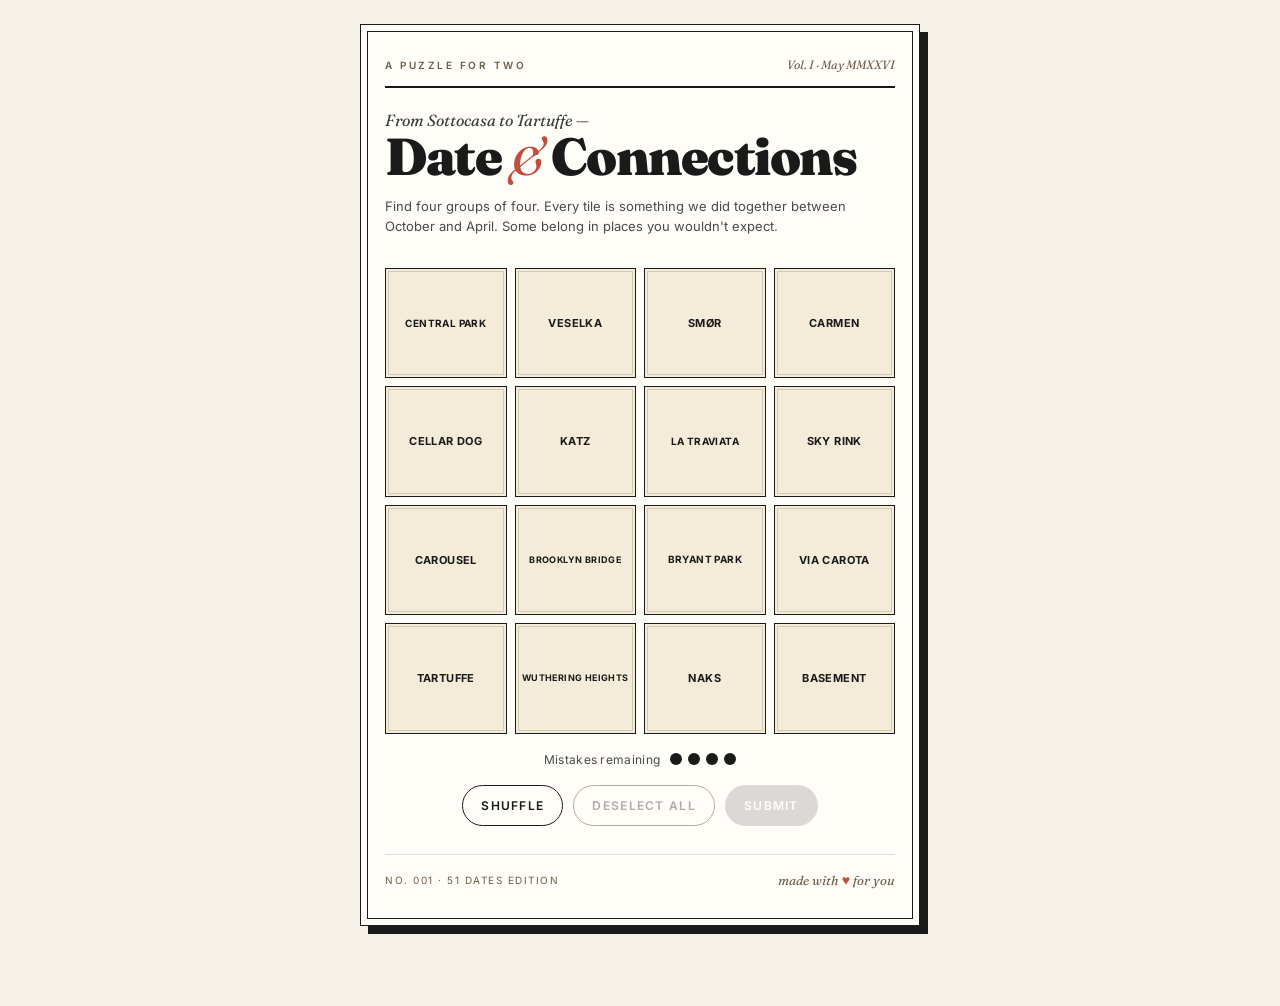
==== connections-game.html @ bbc3ce11 "Add Date Connections puzzle HTML page Add a new standalone connections-game.html that implements a "" ====
<!DOCTYPE html>
<html lang="en">
<head>
<meta charset="UTF-8">
<meta name="viewport" content="width=device-width, initial-scale=1, maximum-scale=1, user-scalable=no">
<title>Date Connections · For Christian</title>
<link rel="preconnect" href="https://fonts.googleapis.com">
<link rel="preconnect" href="https://fonts.gstatic.com" crossorigin>
<link href="https://fonts.googleapis.com/css2?family=Fraunces:ital,opsz,wght@0,9..144,400;0,9..144,700;0,9..144,900;1,9..144,400&family=Inter:wght@400;500;600;700;800&display=swap" rel="stylesheet">
<style>
  *, *::before, *::after { box-sizing: border-box; margin: 0; padding: 0; -webkit-tap-highlight-color: transparent; }

  :root {
    --bg: #f5f0e8;
    --paper: #fffdf8;
    --ink: #1a1a1a;
    --muted: #6b5d4a;
    --accent: #c14d3c;
    --tile: #f4ecd8;
    --tile-selected: #5a5040;
    --tile-selected-text: #fffdf8;
    --yellow: #e6c84a;
    --green: #7ba85c;
    --blue: #6c8ec4;
    --purple: #a87cb8;
  }

  html, body {
    background: var(--bg);
    color: var(--ink);
    font-family: 'Inter', sans-serif;
    min-height: 100vh;
    overflow-x: hidden;
  }

  body {
    display: flex;
    justify-content: center;
    padding: 24px 16px 80px;
  }

  .app {
    width: 100%;
    max-width: 560px;
    background: var(--paper);
    border: 1px solid var(--ink);
    box-shadow: 8px 8px 0 var(--ink);
    padding: 32px 24px 36px;
    position: relative;
  }

  .app::before {
    content: "";
    position: absolute;
    inset: 6px;
    border: 1px solid var(--ink);
    pointer-events: none;
  }

  .header {
    display: flex;
    justify-content: space-between;
    align-items: baseline;
    border-bottom: 2px solid var(--ink);
    padding-bottom: 14px;
    margin-bottom: 22px;
  }

  .eyebrow {
    font-size: 10px;
    font-weight: 600;
    letter-spacing: 2.5px;
    text-transform: uppercase;
    color: var(--muted);
  }

  .date-stamp {
    font-family: 'Fraunces', serif;
    font-style: italic;
    font-size: 12px;
    color: var(--muted);
  }

  .subtitle {
    font-family: 'Fraunces', serif;
    font-style: italic;
    font-size: 16px;
    color: #3a3a3a;
    margin-bottom: 4px;
  }

  h1 {
    font-family: 'Fraunces', serif;
    font-weight: 900;
    font-size: 52px;
    line-height: 0.88;
    letter-spacing: -1.5px;
    margin: 4px 0 16px;
  }

  h1 .amp {
    font-style: italic;
    font-weight: 400;
    color: var(--accent);
  }

  .instructions {
    font-size: 13px;
    line-height: 1.55;
    color: #4a4a4a;
    margin-bottom: 22px;
  }

  .solved {
    margin-bottom: 10px;
    display: flex;
    flex-direction: column;
    gap: 8px;
  }

  .solved-row {
    border-radius: 6px;
    padding: 14px 16px;
    text-align: center;
    border: 1.5px solid var(--ink);
    animation: revealRow 0.5s ease-out;
  }

  .solved-row.yellow { background: #fdf0a8; }
  .solved-row.green  { background: #c7e1a3; }
  .solved-row.blue   { background: #b9cde8; }
  .solved-row.purple { background: #d9bce2; }

  .solved-title {
    font-family: 'Fraunces', serif;
    font-weight: 700;
    font-size: 16px;
    letter-spacing: 0.3px;
  }

  .solved-items {
    font-family: 'Inter', sans-serif;
    font-size: 11.5px;
    font-weight: 600;
    letter-spacing: 1.2px;
    text-transform: uppercase;
    margin-top: 4px;
    color: #2a2a2a;
  }

  @keyframes revealRow {
    from { opacity: 0; transform: translateY(-6px); }
    to { opacity: 1; transform: translateY(0); }
  }

  .grid {
    display: grid;
    grid-template-columns: repeat(4, 1fr);
    gap: 8px;
    margin-bottom: 18px;
  }

  .tile {
    aspect-ratio: 1.1 / 1;
    background: var(--tile);
    border: 1.5px solid var(--ink);
    display: flex;
    align-items: center;
    justify-content: center;
    text-align: center;
    padding: 4px;
    font-weight: 700;
    font-size: 11px;
    letter-spacing: 0.4px;
    color: var(--ink);
    line-height: 1.15;
    text-transform: uppercase;
    cursor: pointer;
    user-select: none;
    position: relative;
    transition: background 0.15s, color 0.15s, transform 0.12s;
    word-break: break-word;
    hyphens: auto;
  }

  .tile::after {
    content: "";
    position: absolute;
    inset: 2px;
    border: 1px solid rgba(0,0,0,0.15);
    pointer-events: none;
  }

  .tile:hover { transform: translateY(-1px); }
  .tile:active { transform: scale(0.96); }

  .tile.selected {
    background: var(--tile-selected);
    color: var(--tile-selected-text);
  }
  .tile.selected::after { border-color: rgba(255,255,255,0.2); }

  .tile.shake { animation: shake 0.45s; }
  @keyframes shake {
    0%, 100% { transform: translateX(0); }
    20% { transform: translateX(-6px); }
    40% { transform: translateX(6px); }
    60% { transform: translateX(-4px); }
    80% { transform: translateX(4px); }
  }

  .tile.bounce { animation: bounce 0.4s; }
  @keyframes bounce {
    0%, 100% { transform: translateY(0); }
    50% { transform: translateY(-8px); }
  }

  /* Tile font-size adjustments for long names */
  .tile[data-len="long"] { font-size: 10px; }
  .tile[data-len="xlong"] { font-size: 9px; }

  .mistakes {
    display: flex;
    align-items: center;
    justify-content: center;
    gap: 10px;
    margin: 16px 0 18px;
    font-size: 12px;
    color: #4a4a4a;
    letter-spacing: 0.3px;
  }

  .dots {
    display: flex;
    gap: 6px;
  }

  .dot {
    width: 12px;
    height: 12px;
    border-radius: 50%;
    background: var(--ink);
    transition: background 0.3s, transform 0.3s;
  }

  .dot.lost { background: transparent; border: 1.5px solid #c14d3c; }

  .actions {
    display: flex;
    gap: 10px;
    justify-content: center;
    margin-top: 6px;
  }

  button {
    font-family: 'Inter', sans-serif;
    font-weight: 600;
    font-size: 12px;
    letter-spacing: 1.3px;
    text-transform: uppercase;
    padding: 12px 18px;
    border: 1.5px solid var(--ink);
    background: var(--paper);
    color: var(--ink);
    cursor: pointer;
    transition: all 0.15s;
    border-radius: 999px;
  }

  button:hover:not(:disabled) {
    background: var(--ink);
    color: var(--paper);
  }

  button:disabled {
    opacity: 0.35;
    cursor: not-allowed;
  }

  button.primary {
    background: var(--ink);
    color: var(--paper);
  }

  button.primary:disabled {
    background: #999;
    border-color: #999;
  }

  .toast {
    position: fixed;
    top: 24px;
    left: 50%;
    transform: translateX(-50%) translateY(-20px);
    background: var(--ink);
    color: var(--paper);
    padding: 10px 18px;
    font-size: 12px;
    font-weight: 600;
    letter-spacing: 1px;
    text-transform: uppercase;
    border-radius: 999px;
    opacity: 0;
    pointer-events: none;
    transition: opacity 0.25s, transform 0.25s;
    z-index: 100;
  }

  .toast.show {
    opacity: 1;
    transform: translateX(-50%) translateY(0);
  }

  .endgame {
    text-align: center;
    margin-top: 20px;
    padding-top: 22px;
    border-top: 2px solid var(--ink);
    display: none;
  }

  .endgame.show { display: block; animation: fadeIn 0.6s; }

  @keyframes fadeIn {
    from { opacity: 0; transform: translateY(8px); }
    to { opacity: 1; transform: translateY(0); }
  }

  .endgame h2 {
    font-family: 'Fraunces', serif;
    font-weight: 900;
    font-size: 32px;
    margin-bottom: 6px;
  }

  .endgame p {
    font-family: 'Fraunces', serif;
    font-style: italic;
    font-size: 14px;
    color: var(--muted);
    line-height: 1.5;
    margin-bottom: 12px;
    max-width: 380px;
    margin-left: auto;
    margin-right: auto;
  }

  .footer {
    margin-top: 28px;
    padding-top: 16px;
    border-top: 1px solid #ddd;
    display: flex;
    justify-content: space-between;
    align-items: center;
    font-size: 10px;
    letter-spacing: 1.5px;
    text-transform: uppercase;
    color: var(--muted);
  }

  .signature {
    font-family: 'Fraunces', serif;
    font-style: italic;
    font-size: 13px;
    text-transform: none;
    letter-spacing: 0;
  }

  .heart { color: var(--accent); font-size: 14px; }

  @media (max-width: 420px) {
    .app { padding: 24px 14px 28px; }
    h1 { font-size: 42px; }
    .tile { font-size: 10px; padding: 3px; }
    .tile[data-len="long"] { font-size: 8.5px; letter-spacing: 0.2px; }
    .tile[data-len="xlong"] { font-size: 7.5px; letter-spacing: 0.1px; }
    .grid { gap: 6px; }
  }
</style>
</head>
<body>

<div class="toast" id="toast"></div>

<div class="app">
  <div class="header">
    <span class="eyebrow">A Puzzle For Two</span>
    <span class="date-stamp">Vol. I · May MMXXVI</span>
  </div>

  <div class="subtitle">From Sottocasa to Tartuffe —</div>
  <h1>Date <span class="amp">&</span> Connections</h1>

  <p class="instructions">
    Find four groups of four. Every tile is something we did together between October and April. Some belong in places you wouldn't expect.
  </p>

  <div class="solved" id="solved"></div>
  <div class="grid" id="grid"></div>

  <div class="mistakes">
    <span>Mistakes remaining</span>
    <div class="dots" id="dots">
      <span class="dot"></span>
      <span class="dot"></span>
      <span class="dot"></span>
      <span class="dot"></span>
    </div>
  </div>

  <div class="actions">
    <button id="shuffle">Shuffle</button>
    <button id="deselect" disabled>Deselect all</button>
    <button id="submit" class="primary" disabled>Submit</button>
  </div>

  <div class="endgame" id="endgame">
    <h2 id="endgame-title"></h2>
    <p id="endgame-text"></p>
    <button id="replay">Play again</button>
  </div>

  <div class="footer">
    <span>No. 001 · 51 Dates Edition</span>
    <span class="signature">made with <span class="heart">♥</span> for you</span>
  </div>
</div>

<script>
  const CATEGORIES = [
    {
      id: "yellow",
      difficulty: 1,
      title: "NYC ice — skated or watched",
      blurb: "Bryant Park and Brooklyn Bridge we skated together. Sky Rink and Central Park — where I watched you play.",
      items: ["Bryant Park", "Brooklyn Bridge", "Sky Rink", "Central Park"]
    },
    {
      id: "green",
      difficulty: 2,
      title: "Restaurants we ate at",
      blurb: "Italian, Filipino, Ukrainian, Jewish deli — four cuisines, four neighborhoods, four meals.",
      items: ["Via Carota", "Naks", "Veselka", "Katz"]
    },
    {
      id: "blue",
      difficulty: 3,
      title: "Adaptations of pre-1900 works",
      blurb: "Mérimée (1845), Dumas fils (1852), Molière (1664), Brontë (1847) — classics brought to the stage.",
      items: ["Carmen", "La Traviata", "Tartuffe", "Wuthering Heights"]
    },
    {
      id: "purple",
      difficulty: 4,
      title: "Spots we keep ending up at",
      blurb: "The recurring ones. Carousel before, Cellar Dog after, Basement all night, Smør the morning after at your place. Not headline dates — just the places we keep showing up.",
      items: ["Cellar Dog", "Carousel", "Basement", "Smør"]
    }
  ];

  // Build lookup
  const itemToCategory = {};
  CATEGORIES.forEach(cat => cat.items.forEach(item => itemToCategory[item] = cat));

  // State
  let allItems = CATEGORIES.flatMap(c => c.items);
  let solvedCategories = [];
  let selected = [];
  let mistakes = 0;
  const MAX_MISTAKES = 4;
  let gameOver = false;

  // DOM
  const grid = document.getElementById("grid");
  const solvedEl = document.getElementById("solved");
  const dots = document.getElementById("dots").children;
  const submitBtn = document.getElementById("submit");
  const deselectBtn = document.getElementById("deselect");
  const shuffleBtn = document.getElementById("shuffle");
  const toast = document.getElementById("toast");
  const endgameEl = document.getElementById("endgame");
  const endgameTitle = document.getElementById("endgame-title");
  const endgameText = document.getElementById("endgame-text");
  const replayBtn = document.getElementById("replay");

  function shuffle(arr) {
    const a = [...arr];
    for (let i = a.length - 1; i > 0; i--) {
      const j = Math.floor(Math.random() * (i + 1));
      [a[i], a[j]] = [a[j], a[i]];
    }
    return a;
  }

  function lenClass(text) {
    const len = text.length;
    if (len > 14) return "xlong";
    if (len > 10) return "long";
    return "short";
  }

  function render() {
    grid.innerHTML = "";
    const unsolved = allItems.filter(item => !solvedCategories.some(c => c.items.includes(item)));
    unsolved.forEach(item => {
      const tile = document.createElement("div");
      tile.className = "tile";
      tile.textContent = item;
      tile.dataset.item = item;
      tile.dataset.len = lenClass(item);
      if (selected.includes(item)) tile.classList.add("selected");
      tile.addEventListener("click", () => onTileClick(item, tile));
      grid.appendChild(tile);
    });
    updateButtons();
  }

  function updateButtons() {
    submitBtn.disabled = selected.length !== 4 || gameOver;
    deselectBtn.disabled = selected.length === 0 || gameOver;
    shuffleBtn.disabled = gameOver;
  }

  function onTileClick(item, tile) {
    if (gameOver) return;
    const idx = selected.indexOf(item);
    if (idx >= 0) {
      selected.splice(idx, 1);
      tile.classList.remove("selected");
    } else if (selected.length < 4) {
      selected.push(item);
      tile.classList.add("selected");
    }
    updateButtons();
  }

  function showToast(msg, ms = 1600) {
    toast.textContent = msg;
    toast.classList.add("show");
    setTimeout(() => toast.classList.remove("show"), ms);
  }

  function bounceSelected() {
    return new Promise(resolve => {
      const tiles = [...grid.children].filter(t => selected.includes(t.dataset.item));
      tiles.forEach((t, i) => {
        setTimeout(() => t.classList.add("bounce"), i * 100);
        setTimeout(() => t.classList.remove("bounce"), i * 100 + 400);
      });
      setTimeout(resolve, tiles.length * 100 + 400);
    });
  }

  function shakeSelected() {
    return new Promise(resolve => {
      const tiles = [...grid.children].filter(t => selected.includes(t.dataset.item));
      tiles.forEach(t => t.classList.add("shake"));
      setTimeout(() => {
        tiles.forEach(t => t.classList.remove("shake"));
        resolve();
      }, 500);
    });
  }

  function renderSolved() {
    solvedEl.innerHTML = "";
    solvedCategories.forEach(cat => {
      const row = document.createElement("div");
      row.className = `solved-row ${cat.id}`;
      row.innerHTML = `
        <div class="solved-title">${cat.title}</div>
        <div class="solved-items">${cat.items.join(" · ")}</div>
      `;
      solvedEl.appendChild(row);
    });
  }

  async function onSubmit() {
    if (selected.length !== 4 || gameOver) return;

    // Check if all selected belong to same category
    const cats = selected.map(item => itemToCategory[item]);
    const allSame = cats.every(c => c.id === cats[0].id);

    await bounceSelected();

    if (allSame) {
      // Correct!
      const cat = cats[0];
      solvedCategories.push(cat);
      selected = [];
      renderSolved();
      render();

      if (solvedCategories.length === 4) {
        endGame(true);
      }
    } else {
      // Wrong. Check if "one away"
      const counts = {};
      cats.forEach(c => counts[c.id] = (counts[c.id] || 0) + 1);
      const maxCount = Math.max(...Object.values(counts));
      const oneAway = maxCount === 3;

      await shakeSelected();
      mistakes++;
      dots[MAX_MISTAKES - mistakes].classList.add("lost");

      if (oneAway) showToast("One away…");

      // Clear selection after a wrong guess
      selected = [];
      render();

      if (mistakes >= MAX_MISTAKES) {
        endGame(false);
      }
    }
  }

  function endGame(won) {
    gameOver = true;
    // Reveal remaining categories
    const remaining = CATEGORIES.filter(c => !solvedCategories.some(s => s.id === c.id));
    remaining.sort((a, b) => a.difficulty - b.difficulty);
    remaining.forEach(c => solvedCategories.push(c));
    renderSolved();
    grid.innerHTML = "";

    if (won) {
      const perfect = mistakes === 0;
      endgameTitle.textContent = perfect ? "Perfect 🎉" : "Solved";
      endgameText.textContent = perfect
        ? "Zero mistakes. You actually paid attention."
        : `Got there with ${mistakes} ${mistakes === 1 ? "mistake" : "mistakes"}. Worth every one.`;
    } else {
      endgameTitle.textContent = "Next time";
      endgameText.textContent = "The answers are above. Pour a drink and try again — I'll wait.";
    }
    endgameEl.classList.add("show");
    updateButtons();
  }

  function onShuffle() {
    if (gameOver) return;
    const unsolved = allItems.filter(item => !solvedCategories.some(c => c.items.includes(item)));
    const shuffled = shuffle(unsolved);
    // Replace order in allItems for the unsolved portion
    let idx = 0;
    allItems = allItems.map(item =>
      solvedCategories.some(c => c.items.includes(item)) ? item : shuffled[idx++]
    );
    render();
  }

  function onDeselect() {
    selected = [];
    render();
  }

  function reset() {
    solvedCategories = [];
    selected = [];
    mistakes = 0;
    gameOver = false;
    allItems = shuffle(CATEGORIES.flatMap(c => c.items));
    for (let d of dots) d.classList.remove("lost");
    endgameEl.classList.remove("show");
    renderSolved();
    render();
  }

  submitBtn.addEventListener("click", onSubmit);
  deselectBtn.addEventListener("click", onDeselect);
  shuffleBtn.addEventListener("click", onShuffle);
  replayBtn.addEventListener("click", reset);

  // Init
  allItems = shuffle(allItems);
  render();
</script>

</body>
</html>
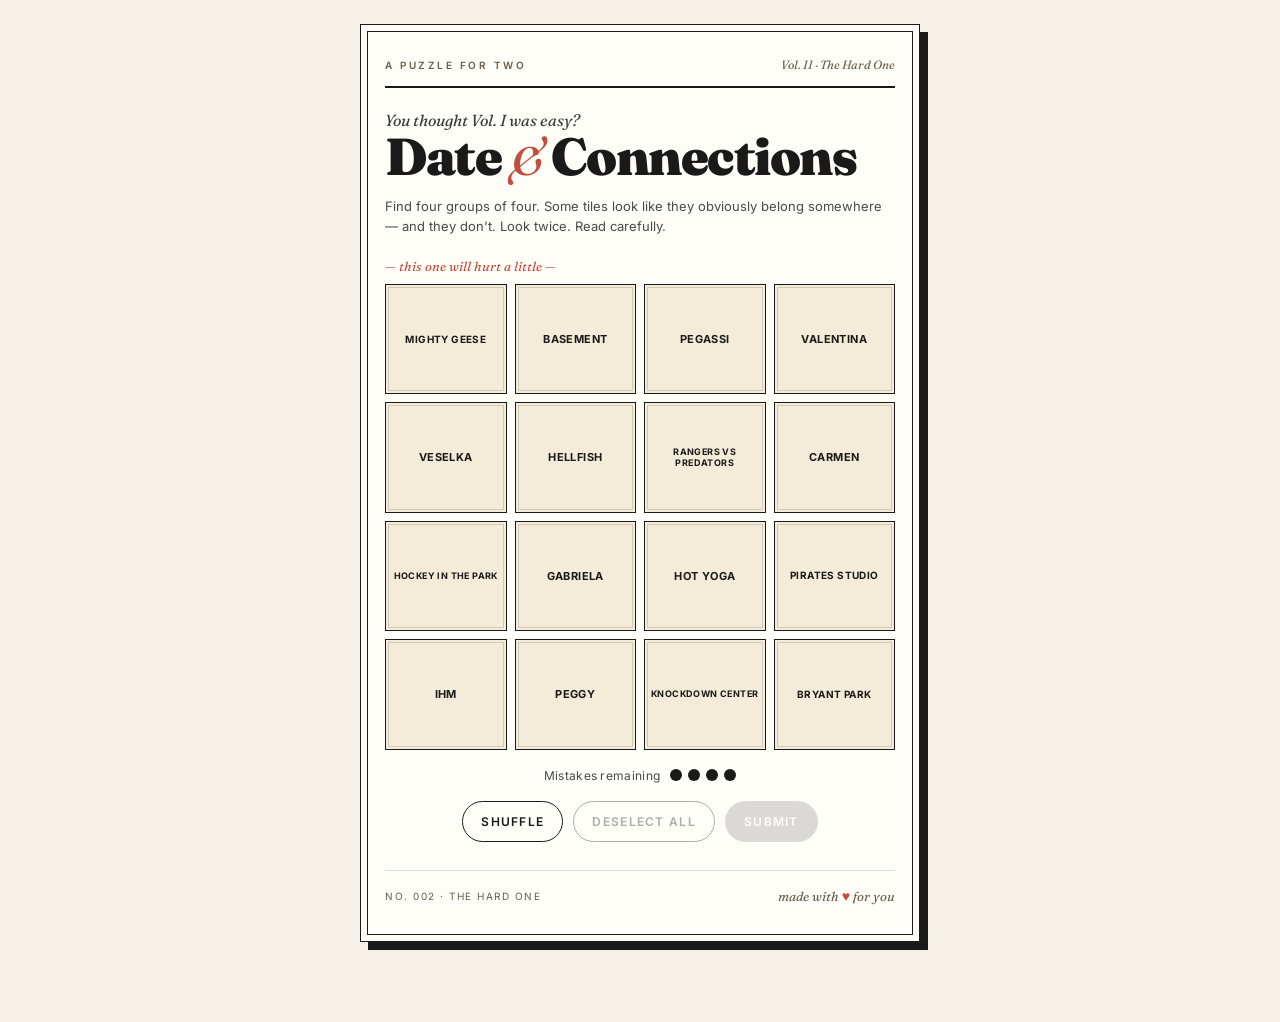
==== commit a486e5a8: "Update connections-game.html" ====
--- a/connections-game.html
+++ b/connections-game.html
@@ -3,7 +3,7 @@
 <head>
 <meta charset="UTF-8">
 <meta name="viewport" content="width=device-width, initial-scale=1, maximum-scale=1, user-scalable=no">
-<title>Date Connections · For Christian</title>
+<title>Date Connections · Vol. II</title>
 <link rel="preconnect" href="https://fonts.googleapis.com">
 <link rel="preconnect" href="https://fonts.gstatic.com" crossorigin>
 <link href="https://fonts.googleapis.com/css2?family=Fraunces:ital,opsz,wght@0,9..144,400;0,9..144,700;0,9..144,900;1,9..144,400&family=Inter:wght@400;500;600;700;800&display=swap" rel="stylesheet">
@@ -109,6 +109,14 @@
     line-height: 1.55;
     color: #4a4a4a;
     margin-bottom: 22px;
+  }
+
+  .warning {
+    font-family: 'Fraunces', serif;
+    font-style: italic;
+    font-size: 13px;
+    color: var(--accent);
+    margin-top: 8px;
   }
 
   .solved {
@@ -215,7 +223,6 @@
     50% { transform: translateY(-8px); }
   }
 
-  /* Tile font-size adjustments for long names */
   .tile[data-len="long"] { font-size: 10px; }
   .tile[data-len="xlong"] { font-size: 9px; }
 
@@ -230,10 +237,7 @@
     letter-spacing: 0.3px;
   }
 
-  .dots {
-    display: flex;
-    gap: 6px;
-  }
+  .dots { display: flex; gap: 6px; }
 
   .dot {
     width: 12px;
@@ -267,25 +271,10 @@
     border-radius: 999px;
   }
 
-  button:hover:not(:disabled) {
-    background: var(--ink);
-    color: var(--paper);
-  }
-
-  button:disabled {
-    opacity: 0.35;
-    cursor: not-allowed;
-  }
-
-  button.primary {
-    background: var(--ink);
-    color: var(--paper);
-  }
-
-  button.primary:disabled {
-    background: #999;
-    border-color: #999;
-  }
+  button:hover:not(:disabled) { background: var(--ink); color: var(--paper); }
+  button:disabled { opacity: 0.35; cursor: not-allowed; }
+  button.primary { background: var(--ink); color: var(--paper); }
+  button.primary:disabled { background: #999; border-color: #999; }
 
   .toast {
     position: fixed;
@@ -306,10 +295,7 @@
     z-index: 100;
   }
 
-  .toast.show {
-    opacity: 1;
-    transform: translateX(-50%) translateY(0);
-  }
+  .toast.show { opacity: 1; transform: translateX(-50%) translateY(0); }
 
   .endgame {
     text-align: center;
@@ -385,15 +371,16 @@
 <div class="app">
   <div class="header">
     <span class="eyebrow">A Puzzle For Two</span>
-    <span class="date-stamp">Vol. I · May MMXXVI</span>
+    <span class="date-stamp">Vol. II · The Hard One</span>
   </div>
 
-  <div class="subtitle">From Sottocasa to Tartuffe —</div>
+  <div class="subtitle">You thought Vol. I was easy?</div>
   <h1>Date <span class="amp">&</span> Connections</h1>
 
   <p class="instructions">
-    Find four groups of four. Every tile is something we did together between October and April. Some belong in places you wouldn't expect.
+    Find four groups of four. Some tiles look like they obviously belong somewhere — and they don't. Look twice. Read carefully.
   </p>
+  <p class="warning">— this one will hurt a little —</p>
 
   <div class="solved" id="solved"></div>
   <div class="grid" id="grid"></div>
@@ -421,7 +408,7 @@
   </div>
 
   <div class="footer">
-    <span>No. 001 · 51 Dates Edition</span>
+    <span>No. 002 · The Hard One</span>
     <span class="signature">made with <span class="heart">♥</span> for you</span>
   </div>
 </div>
@@ -431,38 +418,36 @@
     {
       id: "yellow",
       difficulty: 1,
-      title: "NYC ice — skated or watched",
-      blurb: "Bryant Park and Brooklyn Bridge we skated together. Sky Rink and Central Park — where I watched you play.",
-      items: ["Bryant Park", "Brooklyn Bridge", "Sky Rink", "Central Park"]
+      title: "Techno nights we danced at",
+      blurb: "Four dance floors we shared — not stages, not gigs you played, just nights we both moved.",
+      items: ["IHM", "Pegassi", "Knockdown Center", "Basement"]
     },
     {
       id: "green",
       difficulty: 2,
-      title: "Restaurants we ate at",
-      blurb: "Italian, Filipino, Ukrainian, Jewish deli — four cuisines, four neighborhoods, four meals.",
-      items: ["Via Carota", "Naks", "Veselka", "Katz"]
+      title: "Date entries that are women's first names",
+      blurb: "Each tile reads as a place, an opera, a concert series, or a film — but strip the context, and they're all just names: Gabriela, Peggy, Carmen, Valentina.",
+      items: ["Gabriela", "Peggy", "Carmen", "Valentina"]
     },
     {
       id: "blue",
       difficulty: 3,
-      title: "Adaptations of pre-1900 works",
-      blurb: "Mérimée (1845), Dumas fils (1852), Molière (1664), Brontë (1847) — classics brought to the stage.",
-      items: ["Carmen", "La Traviata", "Tartuffe", "Wuthering Heights"]
+      title: "Athletic / sport dates",
+      blurb: "Hockey games, hockey practice, and one sweaty studio. Anything where one of us was moving hard.",
+      items: ["Hockey in the park", "Rangers vs Predators", "Hot yoga", "Mighty Geese"]
     },
     {
       id: "purple",
       difficulty: 4,
-      title: "Spots we keep ending up at",
-      blurb: "The recurring ones. Carousel before, Cellar Dog after, Basement all night, Smør the morning after at your place. Not headline dates — just the places we keep showing up.",
-      items: ["Cellar Dog", "Carousel", "Basement", "Smør"]
+      title: "Animals hiding inside the word",
+      blurb: "Bry-ANT Park · Ves-ELK-a · Pi-RAT-es Studio · Hell-FISH. Each name has a creature buried inside. Mighty Geese is the trap: geese are literal, not hidden.",
+      items: ["Bryant Park", "Veselka", "Pirates Studio", "Hellfish"]
     }
   ];
 
-  // Build lookup
   const itemToCategory = {};
   CATEGORIES.forEach(cat => cat.items.forEach(item => itemToCategory[item] = cat));
 
-  // State
   let allItems = CATEGORIES.flatMap(c => c.items);
   let solvedCategories = [];
   let selected = [];
@@ -470,7 +455,6 @@
   const MAX_MISTAKES = 4;
   let gameOver = false;
 
-  // DOM
   const grid = document.getElementById("grid");
   const solvedEl = document.getElementById("solved");
   const dots = document.getElementById("dots").children;
@@ -577,26 +561,19 @@
 
   async function onSubmit() {
     if (selected.length !== 4 || gameOver) return;
-
-    // Check if all selected belong to same category
     const cats = selected.map(item => itemToCategory[item]);
     const allSame = cats.every(c => c.id === cats[0].id);
 
     await bounceSelected();
 
     if (allSame) {
-      // Correct!
       const cat = cats[0];
       solvedCategories.push(cat);
       selected = [];
       renderSolved();
       render();
-
-      if (solvedCategories.length === 4) {
-        endGame(true);
-      }
+      if (solvedCategories.length === 4) endGame(true);
     } else {
-      // Wrong. Check if "one away"
       const counts = {};
       cats.forEach(c => counts[c.id] = (counts[c.id] || 0) + 1);
       const maxCount = Math.max(...Object.values(counts));
@@ -605,22 +582,17 @@
       await shakeSelected();
       mistakes++;
       dots[MAX_MISTAKES - mistakes].classList.add("lost");
-
       if (oneAway) showToast("One away…");
 
-      // Clear selection after a wrong guess
       selected = [];
       render();
 
-      if (mistakes >= MAX_MISTAKES) {
-        endGame(false);
-      }
+      if (mistakes >= MAX_MISTAKES) endGame(false);
     }
   }
 
   function endGame(won) {
     gameOver = true;
-    // Reveal remaining categories
     const remaining = CATEGORIES.filter(c => !solvedCategories.some(s => s.id === c.id));
     remaining.sort((a, b) => a.difficulty - b.difficulty);
     remaining.forEach(c => solvedCategories.push(c));
@@ -629,13 +601,13 @@
 
     if (won) {
       const perfect = mistakes === 0;
-      endgameTitle.textContent = perfect ? "Perfect 🎉" : "Solved";
+      endgameTitle.textContent = perfect ? "Untouchable 🔥" : "Solved";
       endgameText.textContent = perfect
-        ? "Zero mistakes. You actually paid attention."
-        : `Got there with ${mistakes} ${mistakes === 1 ? "mistake" : "mistakes"}. Worth every one.`;
+        ? "Zero mistakes on the hard one. I underestimated you."
+        : `Got there with ${mistakes} ${mistakes === 1 ? "mistake" : "mistakes"}. The traps got you — that was the point.`;
     } else {
-      endgameTitle.textContent = "Next time";
-      endgameText.textContent = "The answers are above. Pour a drink and try again — I'll wait.";
+      endgameTitle.textContent = "Not this time";
+      endgameText.textContent = "The wordplay got you. Look at purple — the animals were hiding the whole time.";
     }
     endgameEl.classList.add("show");
     updateButtons();
@@ -645,7 +617,6 @@
     if (gameOver) return;
     const unsolved = allItems.filter(item => !solvedCategories.some(c => c.items.includes(item)));
     const shuffled = shuffle(unsolved);
-    // Replace order in allItems for the unsolved portion
     let idx = 0;
     allItems = allItems.map(item =>
       solvedCategories.some(c => c.items.includes(item)) ? item : shuffled[idx++]
@@ -675,7 +646,6 @@
   shuffleBtn.addEventListener("click", onShuffle);
   replayBtn.addEventListener("click", reset);
 
-  // Init
   allItems = shuffle(allItems);
   render();
 </script>
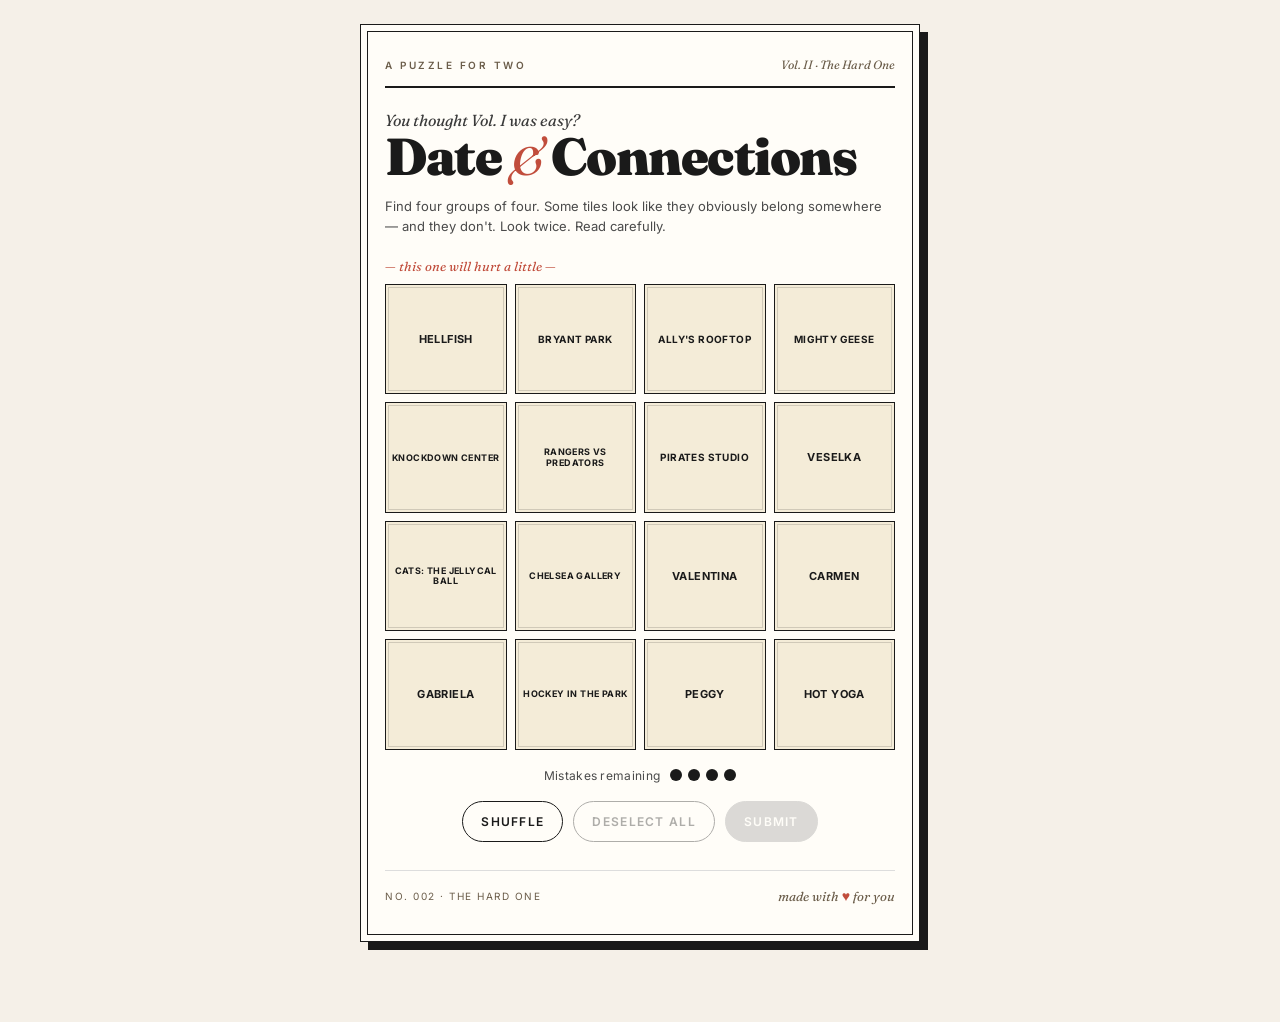
==== commit 3d144f35: "Update connections-game.html" ====
--- a/connections-game.html
+++ b/connections-game.html
@@ -420,7 +420,7 @@
       difficulty: 1,
       title: "Techno nights we danced at",
       blurb: "Four dance floors we shared — not stages, not gigs you played, just nights we both moved.",
-      items: ["IHM", "Pegassi", "Knockdown Center", "Basement"]
+      items: ["Ally's rooftop", "Chelsea gallery", "Knockdown Center", "Cats: the jellycal ball"]
     },
     {
       id: "green",
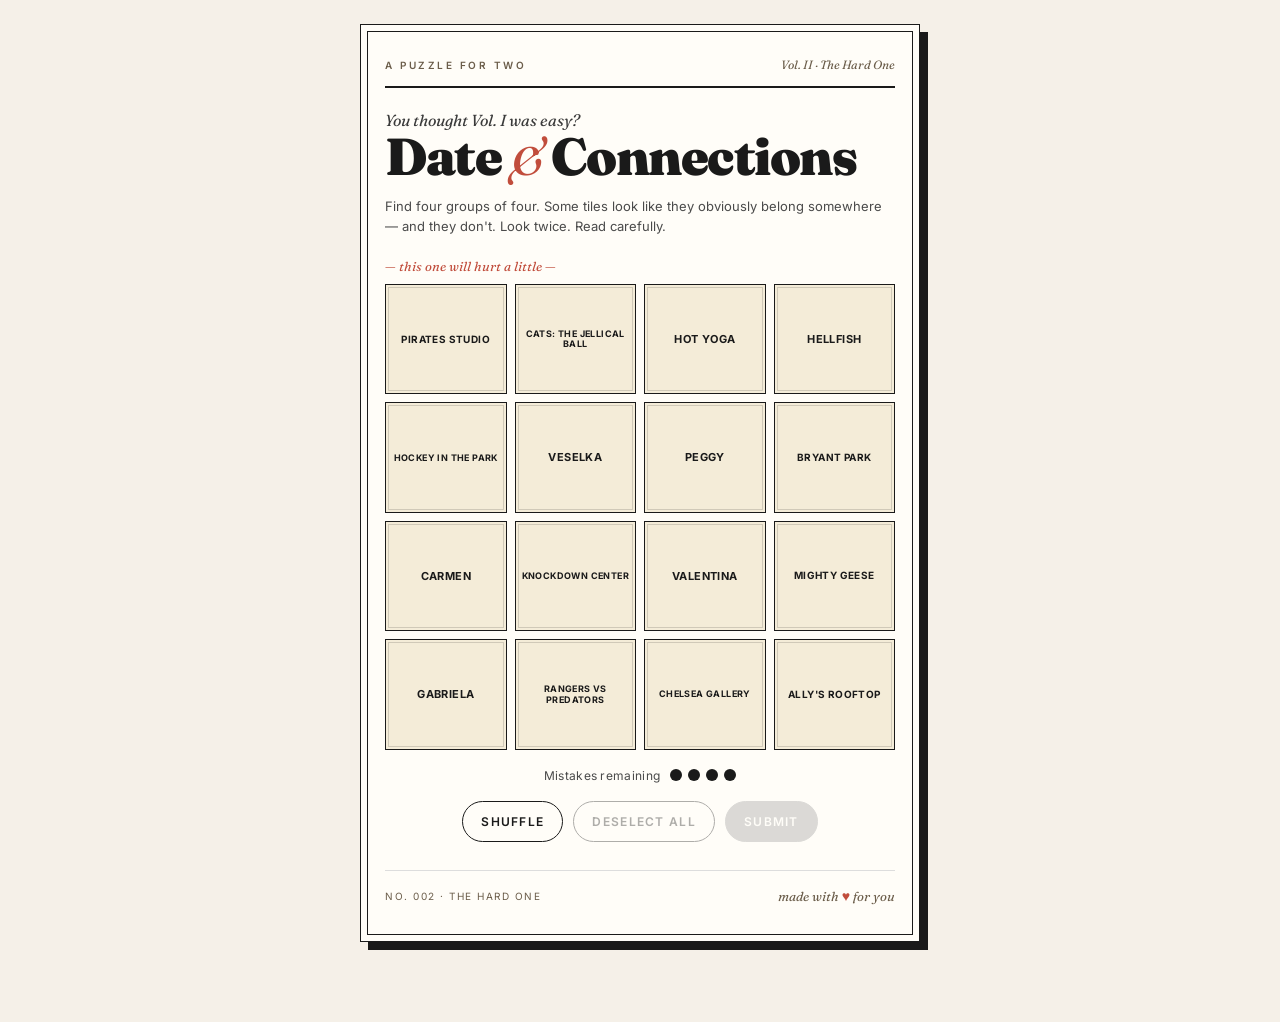
==== commit eaaec8a6: "Update connections-game.html" ====
--- a/connections-game.html
+++ b/connections-game.html
@@ -420,7 +420,7 @@
       difficulty: 1,
       title: "Techno nights we danced at",
       blurb: "Four dance floors we shared — not stages, not gigs you played, just nights we both moved.",
-      items: ["Ally's rooftop", "Chelsea gallery", "Knockdown Center", "Cats: the jellycal ball"]
+      items: ["Ally's rooftop", "Chelsea gallery", "Knockdown Center", "Cats: the jellical ball"]
     },
     {
       id: "green",
